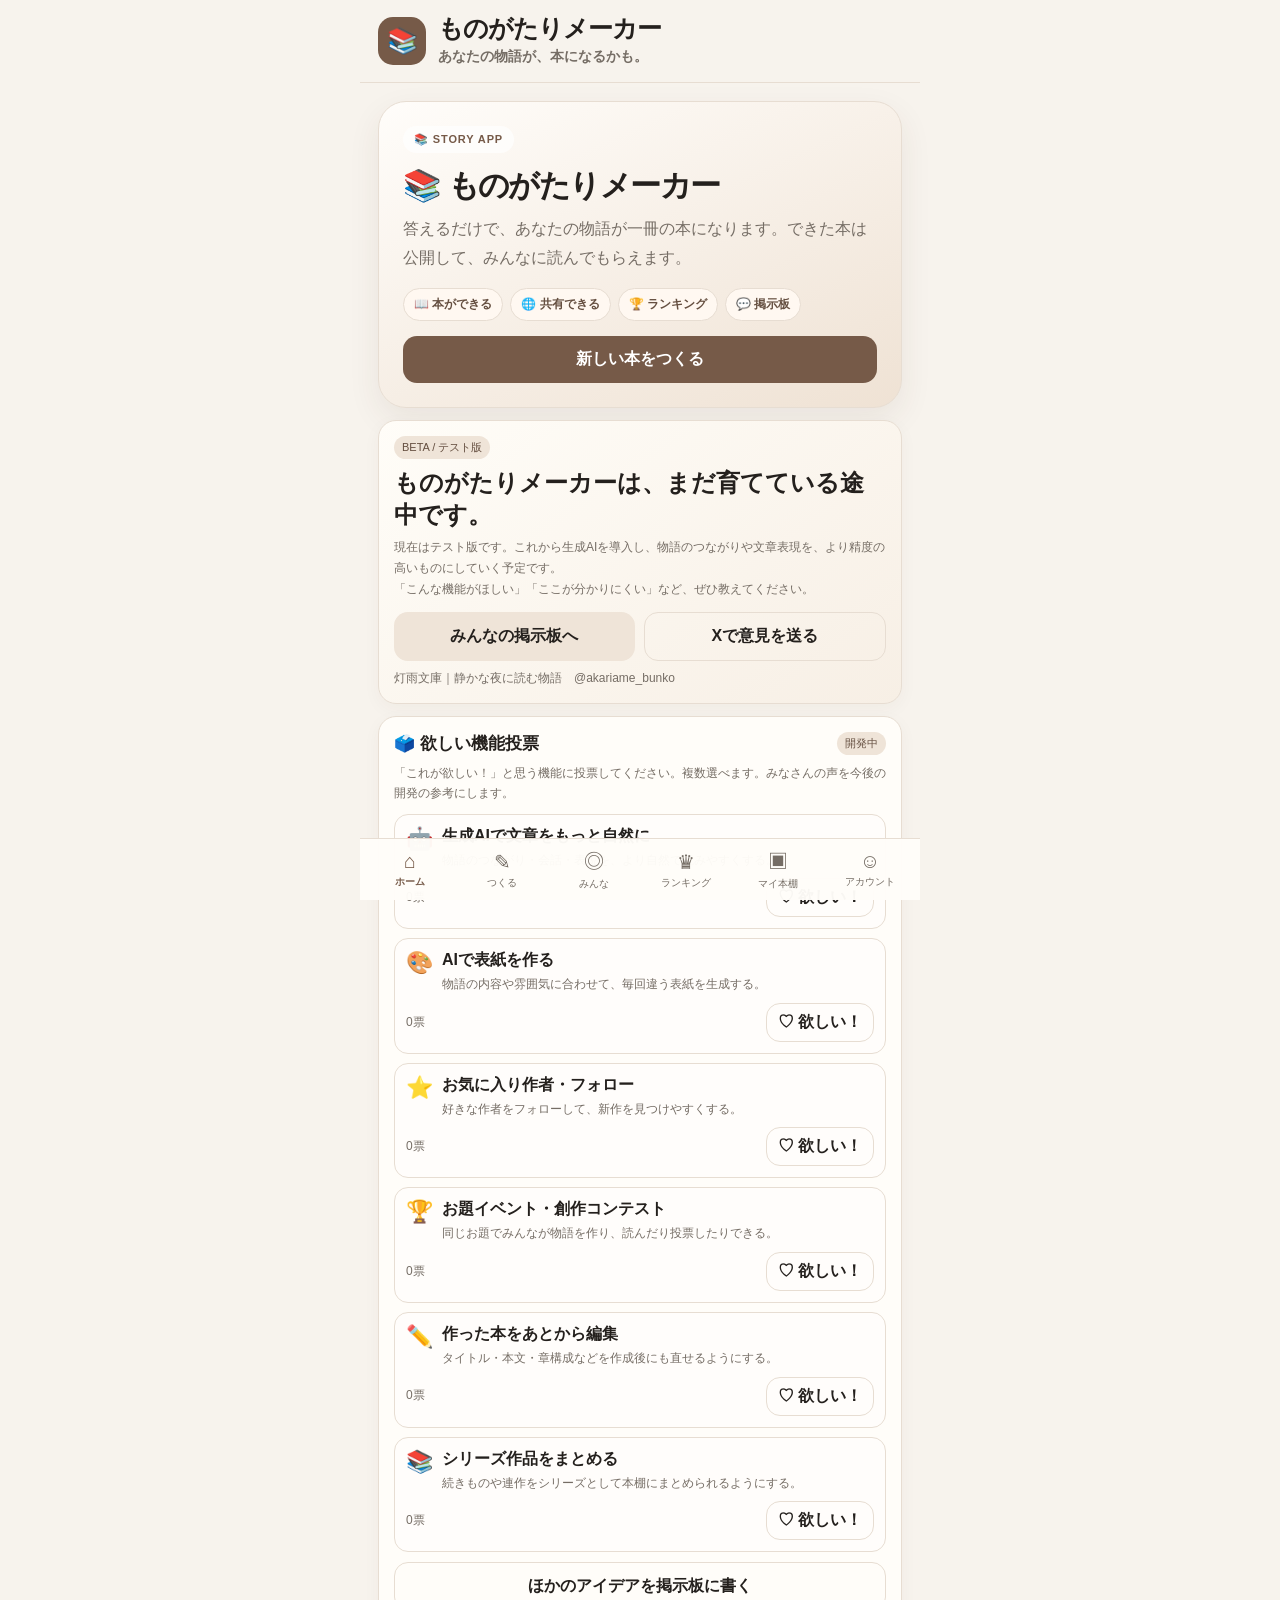
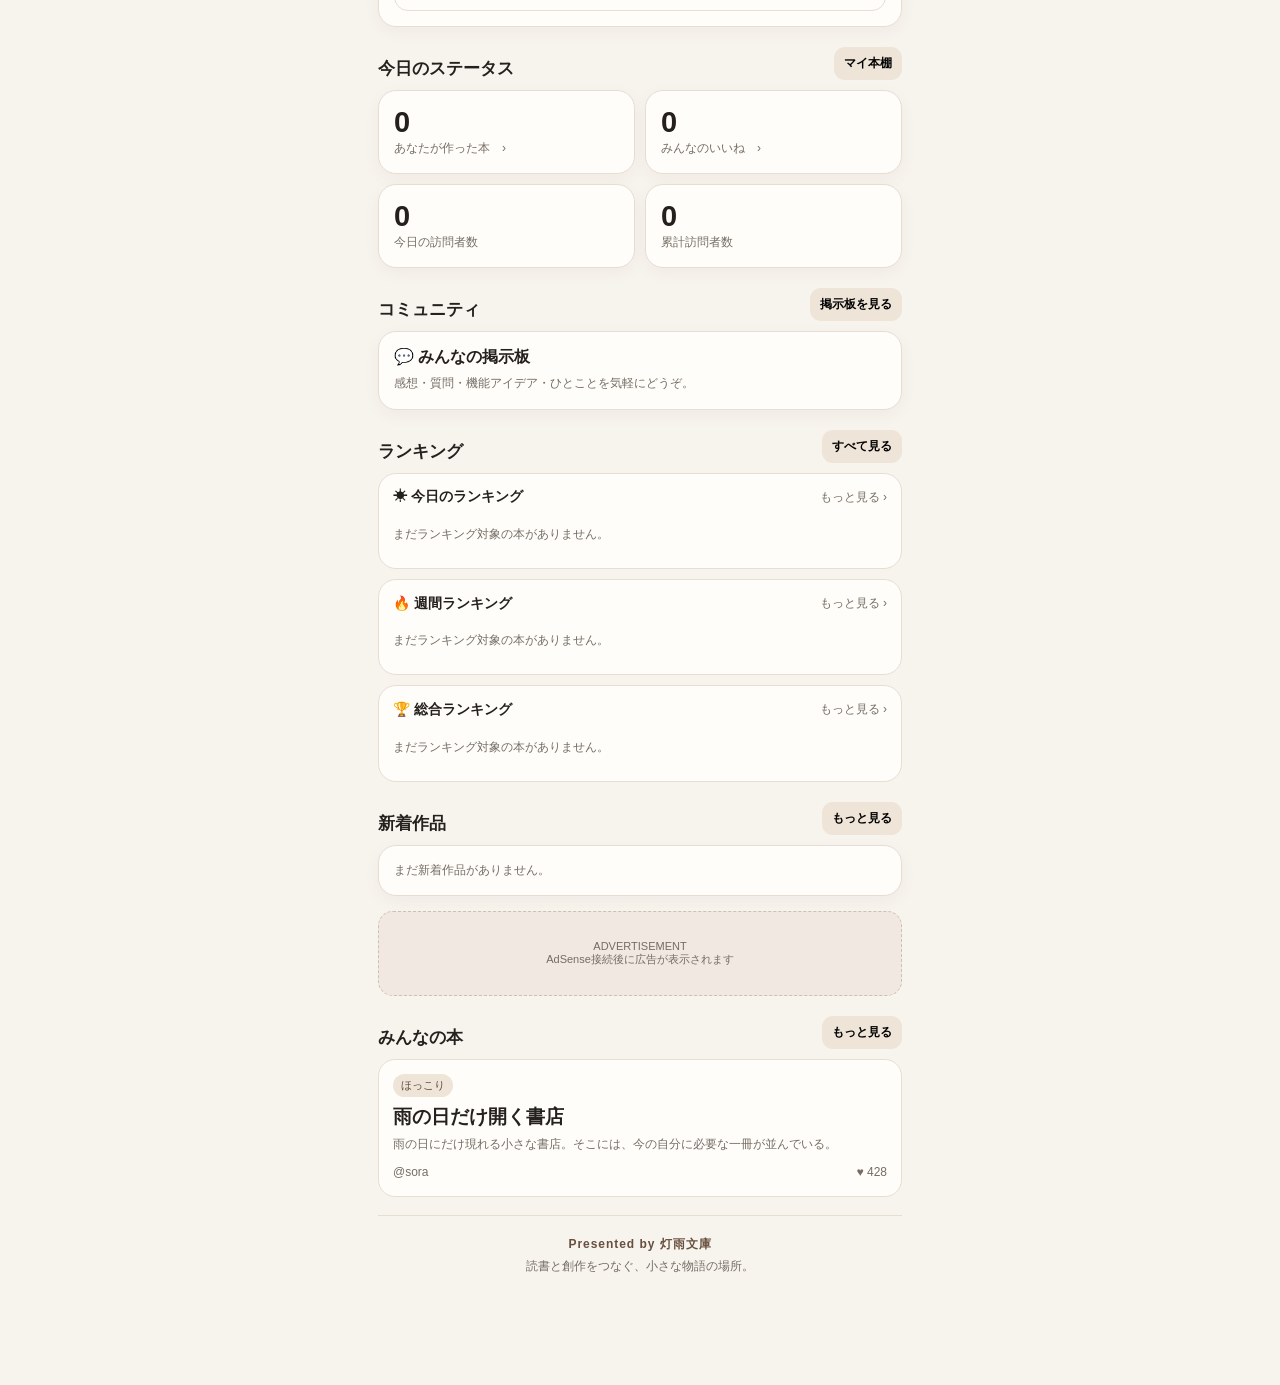
==== index.html @ 1ceadc9e "Load four-question simplified story flow" ====
<!doctype html>
<html lang="ja">
<head>
<meta charset="utf-8">
<meta name="viewport" content="width=device-width,initial-scale=1,viewport-fit=cover">
<meta name="theme-color" content="#765a48">
<meta http-equiv="Cache-Control" content="no-cache, no-store, must-revalidate">
<meta http-equiv="Pragma" content="no-cache">
<meta http-equiv="Expires" content="0">
<title>ものがたりメーカー</title>
<link rel="stylesheet" href="style.css?v=20260823u">
<style>
.homehero h1{font-size:clamp(23px,7vw,31px)!important;white-space:nowrap!important;word-break:keep-all!important;overflow-wrap:normal!important;letter-spacing:-.05em!important}
</style>
</head>
<body>
<div class="app">
<header class="top"><div class="brand"><div class="logo">📚</div><div><div class="brandtitle">ものがたりメーカー</div><div class="small">あなたの物語が、本になるかも。</div></div></div></header>
<main id="main"></main>
</div>
<nav class="nav">
<button data-page="home" class="active"><span>⌂</span>ホーム</button>
<button data-page="create"><span>✎</span>つくる</button>
<button data-page="community"><span>◎</span>みんな</button>
<button data-page="ranking"><span>♛</span>ランキング</button>
<button data-page="mine"><span>▣</span>マイ本棚</button>
<button data-page="account"><span>☺</span>アカウント</button>
</nav>
<div id="toast" class="toast"></div>
<script src="app-1.js?v=20260823u"></script>
<script src="app-2.js?v=20260823u"></script>
<script src="app-3.js?v=20260823u"></script>
<script src="app-4.js?v=20260823u"></script>
<script src="ui-patch-v5.js?v=20260823u"></script>
<script src="ui-patch-v6.js?v=20260823u"></script>
<script src="ui-patch-v7.js?v=20260823u"></script>
<script src="ui-patch-v8.js?v=20260823u"></script>
<script src="ui-patch-v9.js?v=20260823u"></script>
<script src="ui-patch-v10.js?v=20260823u"></script>
<script src="ui-patch-v11.js?v=20260823u"></script>
<script src="story-engine-v12.js?v=20260823u"></script>
<script src="story-engine-v10-sf.js?v=20260823u"></script>
<script src="story-engine-v11-youth.js?v=20260823u"></script>
<script src="story-engine-v13-prose.js?v=20260823u"></script>
<script src="story-compat-v13.js?v=20260823u"></script>
<script src="story-simplify-v14.js?v=20260823u"></script>
<script src="build-guard.js?v=20260823u"></script>
</body>
</html>
---- style.css ----
:root{--bg:#f7f3ed;--card:#fffdf9;--ink:#24201d;--muted:#756d65;--line:#e7ddd2;--accent:#765a48;--soft:#efe4d8;--shadow:0 12px 32px rgba(72,52,38,.08)}
*{box-sizing:border-box}body{margin:0;background:var(--bg);color:var(--ink);font-family:-apple-system,BlinkMacSystemFont,"Hiragino Sans","Yu Gothic",sans-serif}
button,input,textarea{font:inherit}button{cursor:pointer}.app{max-width:560px;margin:auto;min-height:100vh;padding-bottom:84px}
.top{position:sticky;top:0;z-index:20;background:rgba(247,243,237,.96);backdrop-filter:blur(12px);border-bottom:1px solid var(--line);padding:15px 18px}
.brand{display:flex;align-items:center;gap:12px}.logo{width:48px;height:48px;border-radius:15px;background:var(--accent);display:grid;place-items:center;font-size:25px}
.brandtitle{font-size:25px;font-weight:900;letter-spacing:-.04em;line-height:1.05;white-space:nowrap;word-break:keep-all;overflow-wrap:normal}.small{font-size:12px;color:var(--muted);margin-top:4px}main{padding:18px}
.homehero{background:linear-gradient(155deg,#fffdfa,#efe2d4);border:1px solid var(--line);border-radius:28px;padding:24px;box-shadow:var(--shadow)}
.eyebrow{display:inline-flex;background:rgba(255,255,255,.7);padding:7px 11px;border-radius:999px;font-size:11px;font-weight:900;color:var(--accent);letter-spacing:.08em}
.homehero h1{font-size:31px;line-height:1.24;margin:14px 0 10px;letter-spacing:-.03em}.homehero p{color:var(--muted);line-height:1.8;margin:0}
.chips{display:flex;gap:7px;flex-wrap:wrap;margin:15px 0}.chip{background:#fff8f1;border:1px solid var(--line);padding:7px 10px;border-radius:999px;font-size:12px;font-weight:700;color:#654f40}
.primary,.secondary,.ghost{border:0;border-radius:14px;padding:13px 15px;font-weight:800}.primary{background:var(--accent);color:#fff}.secondary{background:var(--soft);color:var(--ink)}.ghost{background:transparent;border:1px solid var(--line);color:var(--ink)}.wide{width:100%}
.actions{display:flex;gap:9px;margin-top:14px}.actions>*{flex:1}.steps{display:grid;gap:9px;margin-top:14px}.step{background:rgba(255,255,255,.72);border:1px solid rgba(118,90,72,.13);padding:13px;border-radius:17px}.step b{font-size:14px}.step div{font-size:12px;color:var(--muted);margin-top:3px}
.sectionline{display:flex;align-items:end;justify-content:space-between;margin:20px 0 10px}.sectionline h2{font-size:17px;margin:0}.mini{border:0;background:var(--soft);border-radius:11px;padding:8px 10px;font-size:12px;font-weight:800}
.grid2{display:grid;grid-template-columns:1fr 1fr;gap:10px}.card{background:var(--card);border:1px solid var(--line);border-radius:18px;padding:15px;box-shadow:0 5px 18px rgba(72,52,38,.04)}.num{font-size:29px;font-weight:900}.meta{font-size:12px;color:var(--muted);line-height:1.6}
.credit{display:flex;justify-content:space-between;align-items:center;background:var(--card);border:1px solid var(--line);border-radius:15px;padding:10px 12px;margin-bottom:12px}.pill{background:var(--soft);padding:7px 10px;border-radius:999px;font-size:12px;font-weight:800;color:#654f40}
.question{background:var(--card);border:1px solid var(--line);border-radius:22px;padding:18px;box-shadow:var(--shadow)}.progress{height:8px;background:#ece3d9;border-radius:999px;overflow:hidden}.progress div{height:100%;background:var(--accent)}
.qnum{font-size:11px;color:var(--muted);margin-top:14px}.question h2{font-size:21px;line-height:1.45}.options{display:grid;gap:9px}.option{border:1px solid var(--line);background:#fff;border-radius:14px;padding:14px;text-align:left}.option.active{outline:2px solid var(--accent);background:#f4ebe2}
.helper{display:flex;gap:7px;flex-wrap:wrap;margin:10px 0}.helper span{font-size:11px;background:#fff8f1;border:1px solid var(--line);padding:6px 9px;border-radius:999px}.reward{background:var(--card);border:1px solid var(--line);border-radius:22px;padding:22px;text-align:center}.timer{font-size:45px;font-weight:900;margin:14px}
.input{width:100%;border:1px solid var(--line);background:#fff;border-radius:14px;padding:13px}.reader{background:var(--card);border:1px solid var(--line);border-radius:20px;padding:22px}.reader h1{font-family:"Yu Mincho","Hiragino Mincho ProN",serif;font-size:27px;line-height:1.45}.reader h2{font-size:18px;margin-top:28px}.reader p{font-family:"Yu Mincho","Hiragino Mincho ProN",serif;line-height:2;margin:0 0 1em}
.coverbox{background:var(--card);border:1px solid var(--line);border-radius:20px;padding:15px;margin-top:13px}.coverbox canvas{width:100%;display:block;border-radius:13px;box-shadow:var(--shadow)}.bookgrid{display:grid;grid-template-columns:1fr 1fr;gap:13px}.booktile{cursor:pointer}.bookcover{aspect-ratio:1/1.42;border-radius:13px;background:linear-gradient(160deg,#705044,#b68b78);color:white;padding:14px;display:flex;flex-direction:column;justify-content:space-between}.bookcover b{font-family:"Yu Mincho",serif;font-size:18px;line-height:1.5}.booktile .meta{margin-top:7px}
.item{background:var(--card);border:1px solid var(--line);border-radius:17px;padding:14px;margin-bottom:10px}.row{display:flex;justify-content:space-between;align-items:center;gap:10px}.badge{display:inline-block;background:var(--soft);color:#654f40;border-radius:999px;padding:4px 8px;font-size:11px}.item h3{margin:7px 0 5px}
.comments{background:var(--card);border:1px solid var(--line);border-radius:20px;padding:15px;margin-top:13px}.ad{border:1px dashed #cdbfb1;background:#f1e9e1;border-radius:15px;min-height:85px;display:grid;place-items:center;text-align:center;color:var(--muted);font-size:11px;margin:15px 0;padding:12px}
.creditfoot{text-align:center;color:var(--muted);font-size:12px;line-height:1.8;padding:18px 0 5px;border-top:1px solid var(--line);margin-top:18px}.creditfoot b{display:block;color:#684f3f;letter-spacing:.08em}
.nav{position:fixed;bottom:0;left:50%;transform:translateX(-50%);width:min(560px,100%);display:grid;grid-template-columns:repeat(6,1fr);background:rgba(255,253,249,.97);border-top:1px solid var(--line);padding:8px 4px calc(8px + env(safe-area-inset-bottom));z-index:30}.nav button{border:0;background:none;color:var(--muted);font-size:10px}.nav span{display:block;font-size:20px;margin-bottom:2px}.nav .active{color:var(--accent);font-weight:900}
.toast{position:fixed;left:50%;bottom:91px;transform:translateX(-50%);background:#292522;color:#fff;padding:10px 14px;border-radius:12px;font-size:12px;opacity:0;pointer-events:none;transition:.2s;z-index:50}.toast.show{opacity:1}
@media(max-width:380px){.homehero h1{font-size:27px}.grid2{grid-template-columns:1fr}.bookgrid{grid-template-columns:1fr 1fr}}
.titleflow{display:grid;gap:10px;margin:14px 0}.titleflow .flow{background:#fff8f1;border:1px solid var(--line);border-radius:15px;padding:12px}.titleflow .flow b{display:block;font-size:13px;margin-bottom:3px}.titlechoices{display:grid;gap:8px;margin:12px 0}.titlechoice{border:1px solid var(--line);background:#fff;border-radius:14px;padding:13px;text-align:left;font-weight:800}.titlechoice.active{outline:2px solid var(--accent);background:#f4ebe2}.titleedit{margin-top:14px}
.likebtn{border:1px solid var(--line);background:#fff;border-radius:999px;padding:9px 12px;font-weight:800}.likebtn.liked{background:#f5e8ea;border-color:#d9b7bd}.ranktabs{display:grid;grid-template-columns:repeat(3,1fr);gap:8px;margin:12px 0}.ranktab{border:1px solid var(--line);background:#fff;border-radius:12px;padding:10px;font-size:12px;font-weight:800}.ranktab.active{background:var(--accent);color:#fff}.rankitem{display:grid;grid-template-columns:42px 1fr auto;gap:10px;align-items:center;background:var(--card);border:1px solid var(--line);border-radius:16px;padding:13px;margin-bottom:9px}.rankno{font-size:20px;font-weight:900}
.clickcard{cursor:pointer;transition:transform .15s,box-shadow .15s}.clickcard:active{transform:scale(.985)}.homeranks{display:grid;gap:10px;margin-top:10px}.homerank{background:var(--card);border:1px solid var(--line);border-radius:18px;padding:14px}.homerankhead{display:flex;align-items:center;justify-content:space-between;gap:10px;cursor:pointer;margin-bottom:8px}.homerankhead b{font-size:14px}.homerankrow{display:grid;grid-template-columns:28px 1fr auto;gap:8px;align-items:center;padding:9px 0;border-top:1px solid var(--line);cursor:pointer}.homerankrow:first-of-type{border-top:0}.homerankno{font-weight:900;color:var(--accent)}.publishbtn{min-height:48px}.publishstatus{text-align:center;margin-top:8px;font-size:12px;color:var(--muted)}
.sharebox{background:var(--card);border:1px solid var(--line);border-radius:20px;padding:15px;margin-top:13px}.sharepreview{white-space:pre-wrap;font-size:13px;line-height:1.8;background:#fffaf5;border:1px solid var(--line);border-radius:14px;padding:12px;max-height:220px;overflow:auto}.covernote{font-size:12px;color:var(--muted);margin-top:8px}.titlefit{letter-spacing:-.03em}
.coveractions{display:flex;gap:9px;margin-top:10px}.coveractions>*{flex:1}.coverbtn{border:0;border-radius:12px;padding:12px 14px;font-weight:800;background:var(--soft);color:var(--ink)}
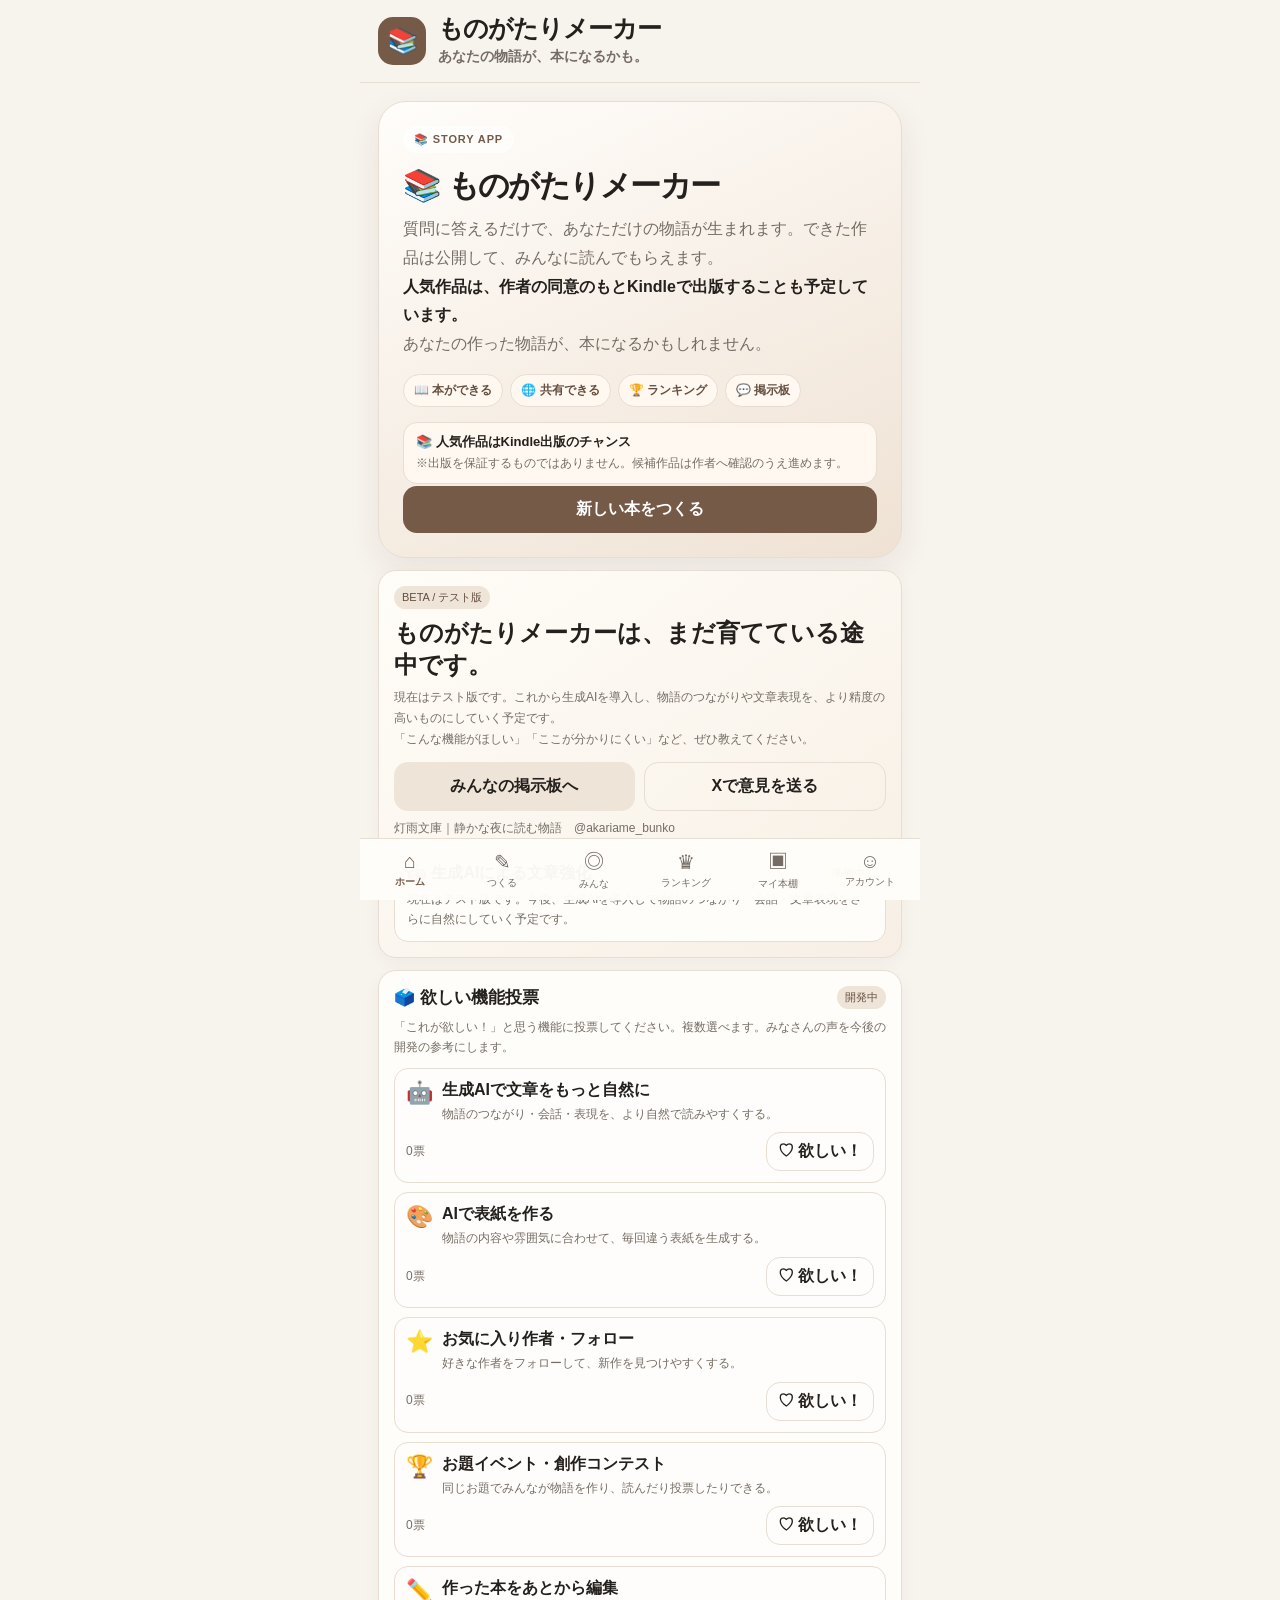
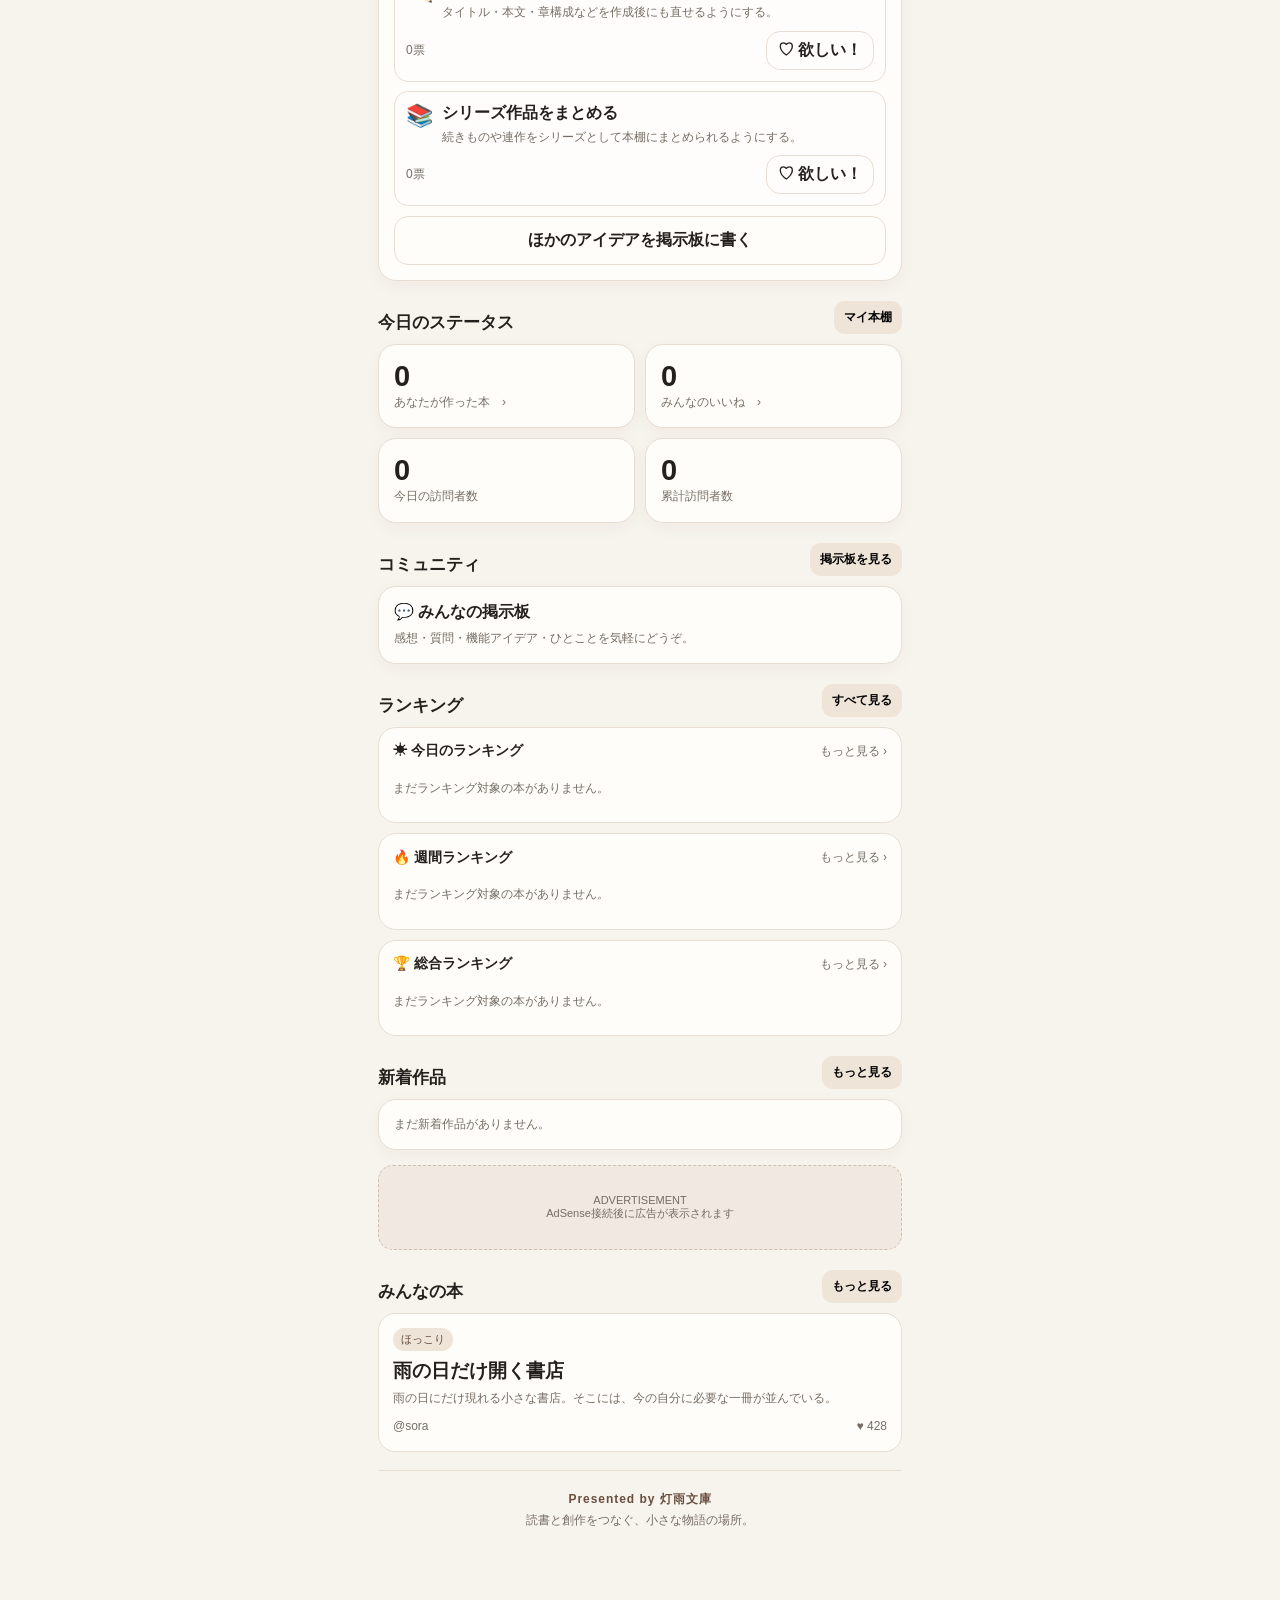
==== commit 0d25cc23: "Load repeat access counter" ====
--- a/index.html
+++ b/index.html
@@ -8,7 +8,7 @@
 <meta http-equiv="Pragma" content="no-cache">
 <meta http-equiv="Expires" content="0">
 <title>ものがたりメーカー</title>
-<link rel="stylesheet" href="style.css?v=20260823u">
+<link rel="stylesheet" href="style.css?v=20260823x">
 <style>
 .homehero h1{font-size:clamp(23px,7vw,31px)!important;white-space:nowrap!important;word-break:keep-all!important;overflow-wrap:normal!important;letter-spacing:-.05em!important}
 </style>
@@ -27,23 +27,19 @@
 <button data-page="account"><span>☺</span>アカウント</button>
 </nav>
 <div id="toast" class="toast"></div>
-<script src="app-1.js?v=20260823u"></script>
-<script src="app-2.js?v=20260823u"></script>
-<script src="app-3.js?v=20260823u"></script>
-<script src="app-4.js?v=20260823u"></script>
-<script src="ui-patch-v5.js?v=20260823u"></script>
-<script src="ui-patch-v6.js?v=20260823u"></script>
-<script src="ui-patch-v7.js?v=20260823u"></script>
-<script src="ui-patch-v8.js?v=20260823u"></script>
-<script src="ui-patch-v9.js?v=20260823u"></script>
-<script src="ui-patch-v10.js?v=20260823u"></script>
-<script src="ui-patch-v11.js?v=20260823u"></script>
-<script src="story-engine-v12.js?v=20260823u"></script>
-<script src="story-engine-v10-sf.js?v=20260823u"></script>
-<script src="story-engine-v11-youth.js?v=20260823u"></script>
-<script src="story-engine-v13-prose.js?v=20260823u"></script>
-<script src="story-compat-v13.js?v=20260823u"></script>
-<script src="story-simplify-v14.js?v=20260823u"></script>
-<script src="build-guard.js?v=20260823u"></script>
+<script src="app-1.js?v=20260823x"></script>
+<script src="app-2.js?v=20260823x"></script>
+<script src="app-3.js?v=20260823x"></script>
+<script src="app-4.js?v=20260823x"></script>
+<script src="ui-patch-v5.js?v=20260823x"></script>
+<script src="ui-patch-v6.js?v=20260823x"></script>
+<script src="ui-patch-v7.js?v=20260823x"></script>
+<script src="ui-patch-v8.js?v=20260823x"></script>
+<script src="ui-patch-v9.js?v=20260823x"></script>
+<script src="ui-patch-v10.js?v=20260823x"></script>
+<script src="ui-patch-v11.js?v=20260823x"></script>
+<script src="story-engine-v16-balanced.js?v=20260823x"></script>
+<script src="visitor-access-v17.js?v=20260823x"></script>
+<script src="build-guard.js?v=20260823x"></script>
 </body>
 </html>
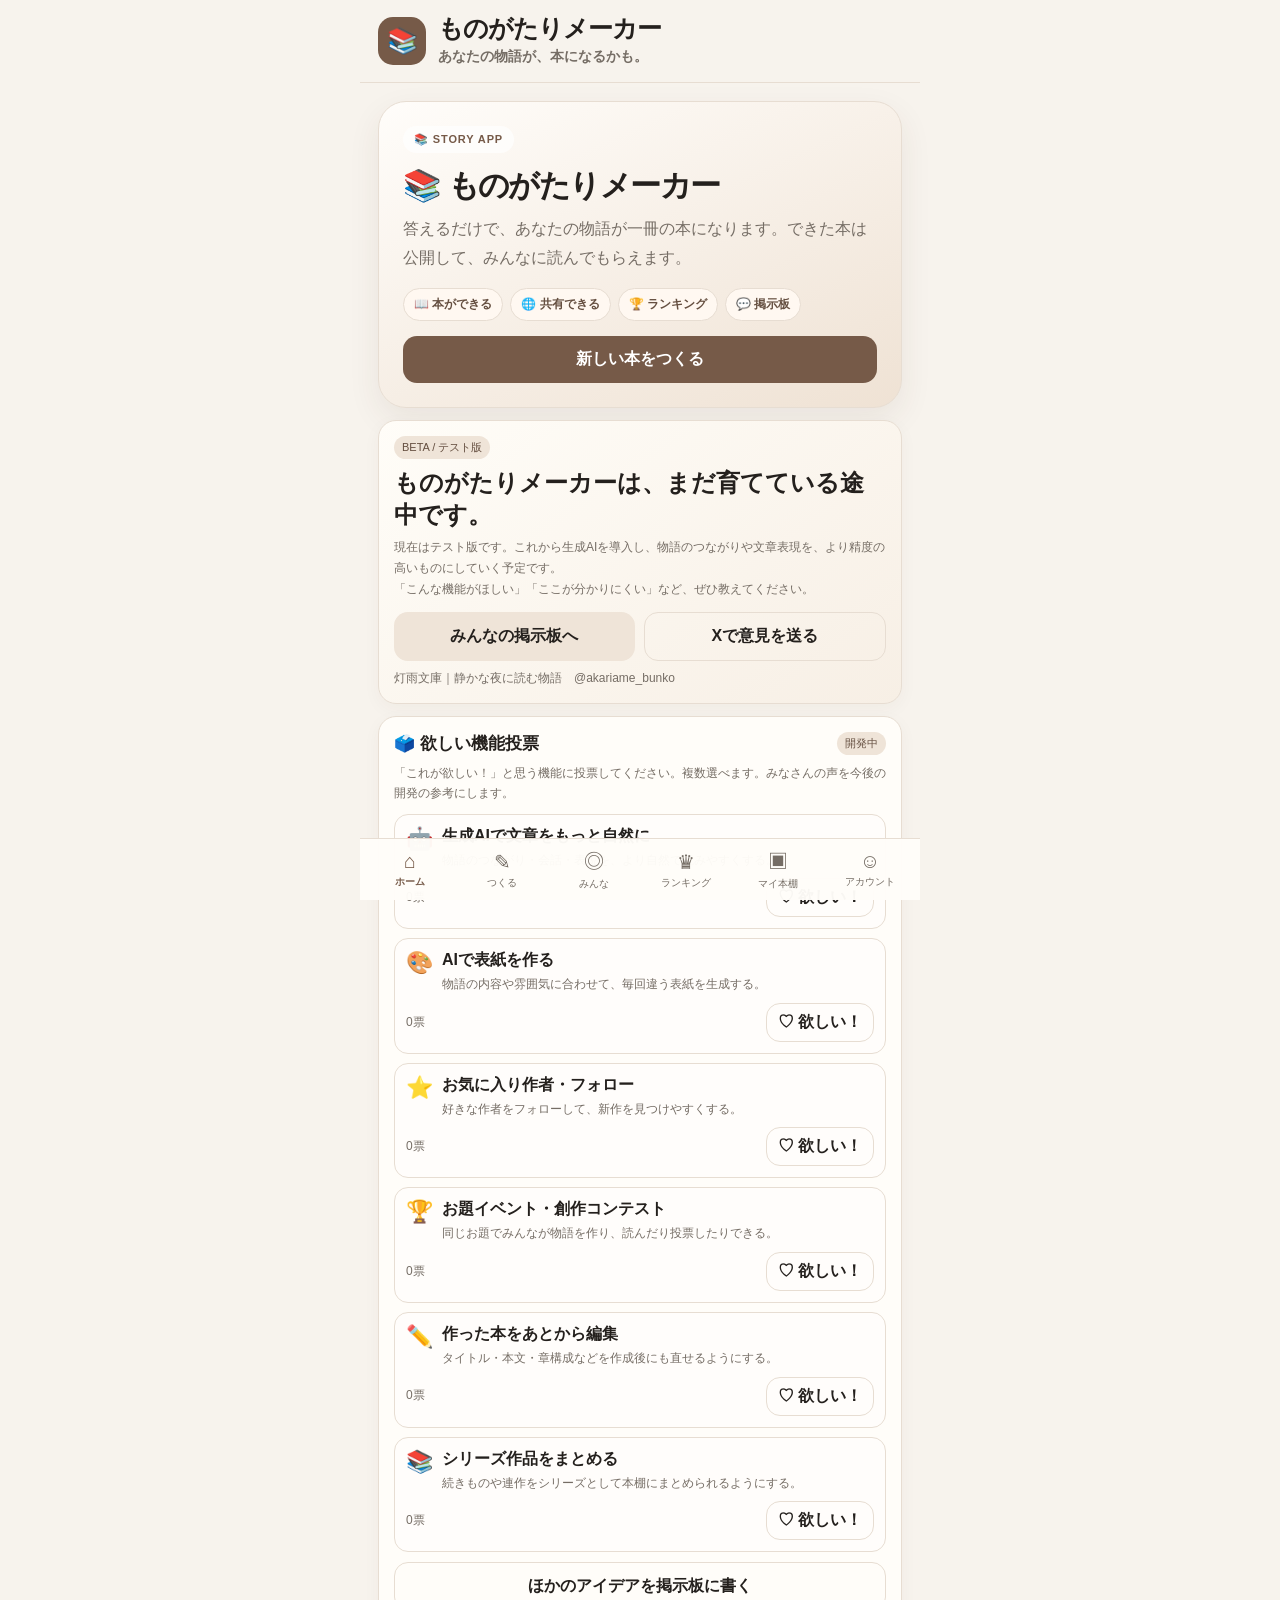
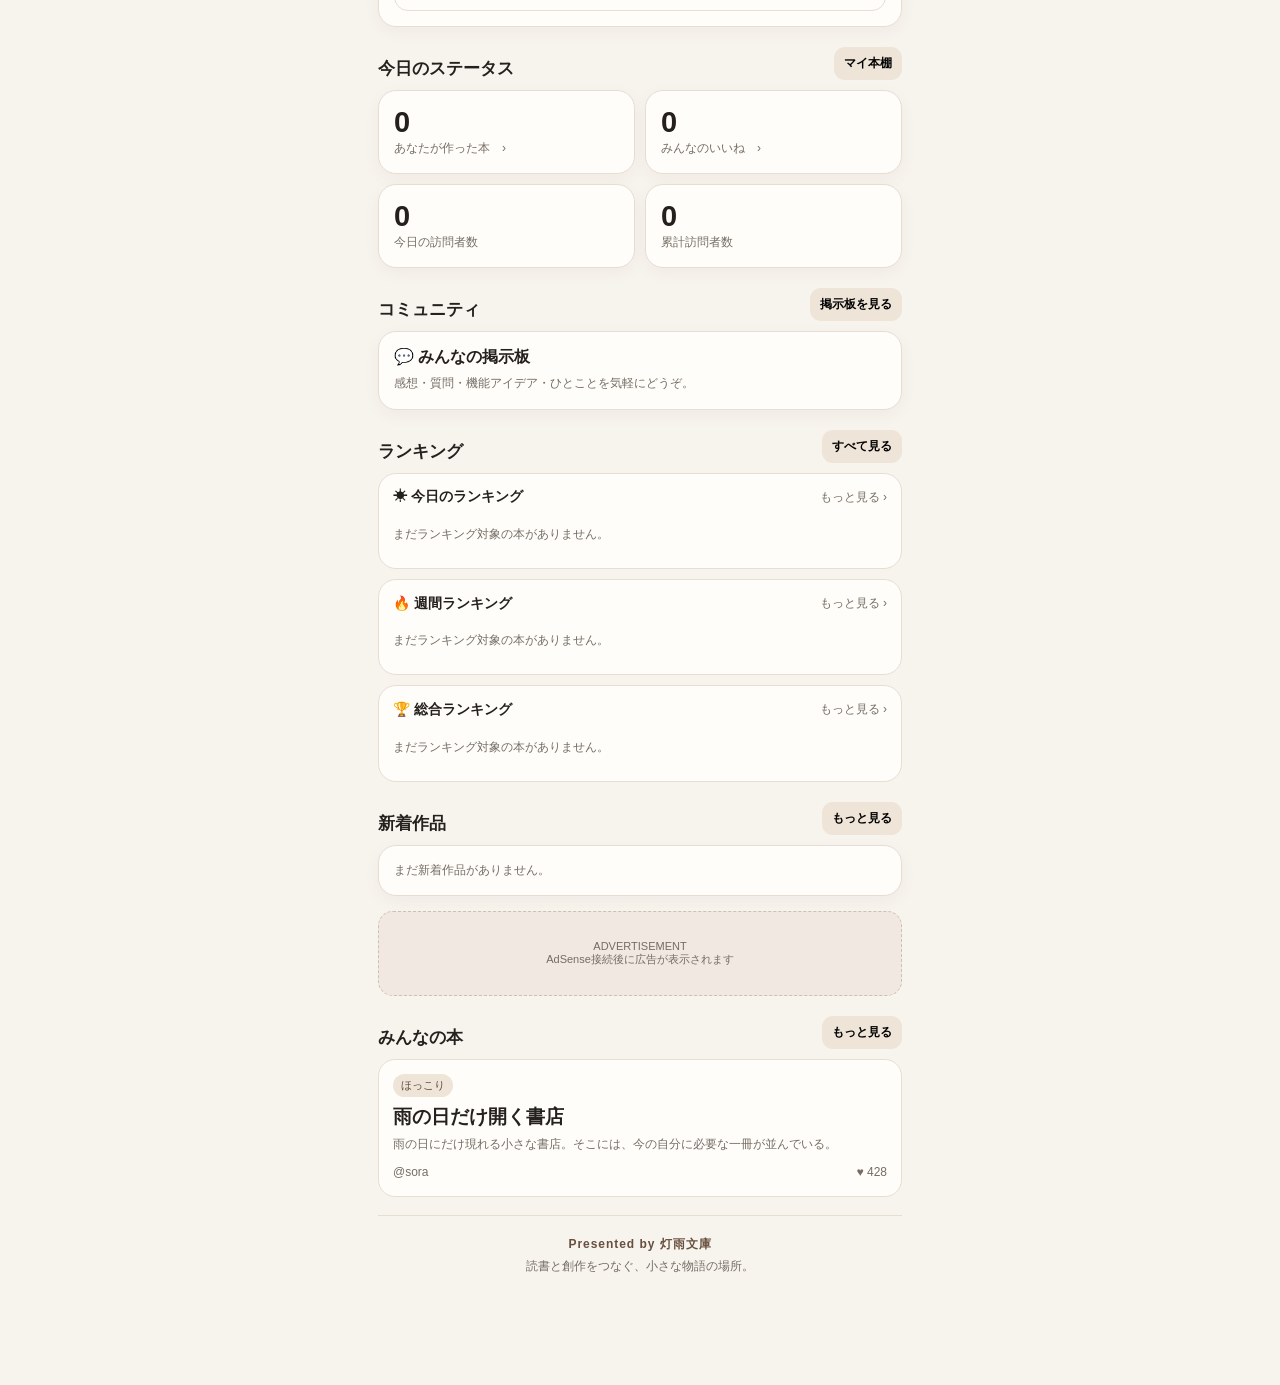
==== commit 9d50189f: "Load security and moderation layer" ====
--- a/index.html
+++ b/index.html
@@ -8,7 +8,7 @@
 <meta http-equiv="Pragma" content="no-cache">
 <meta http-equiv="Expires" content="0">
 <title>ものがたりメーカー</title>
-<link rel="stylesheet" href="style.css?v=20260823x">
+<link rel="stylesheet" href="style.css?v=20260823y">
 <style>
 .homehero h1{font-size:clamp(23px,7vw,31px)!important;white-space:nowrap!important;word-break:keep-all!important;overflow-wrap:normal!important;letter-spacing:-.05em!important}
 </style>
@@ -27,19 +27,20 @@
 <button data-page="account"><span>☺</span>アカウント</button>
 </nav>
 <div id="toast" class="toast"></div>
-<script src="app-1.js?v=20260823x"></script>
-<script src="app-2.js?v=20260823x"></script>
-<script src="app-3.js?v=20260823x"></script>
-<script src="app-4.js?v=20260823x"></script>
-<script src="ui-patch-v5.js?v=20260823x"></script>
-<script src="ui-patch-v6.js?v=20260823x"></script>
-<script src="ui-patch-v7.js?v=20260823x"></script>
-<script src="ui-patch-v8.js?v=20260823x"></script>
-<script src="ui-patch-v9.js?v=20260823x"></script>
-<script src="ui-patch-v10.js?v=20260823x"></script>
-<script src="ui-patch-v11.js?v=20260823x"></script>
-<script src="story-engine-v16-balanced.js?v=20260823x"></script>
-<script src="visitor-access-v17.js?v=20260823x"></script>
-<script src="build-guard.js?v=20260823x"></script>
+<script src="app-1.js?v=20260823y"></script>
+<script src="app-2.js?v=20260823y"></script>
+<script src="app-3.js?v=20260823y"></script>
+<script src="app-4.js?v=20260823y"></script>
+<script src="ui-patch-v5.js?v=20260823y"></script>
+<script src="ui-patch-v6.js?v=20260823y"></script>
+<script src="ui-patch-v7.js?v=20260823y"></script>
+<script src="ui-patch-v8.js?v=20260823y"></script>
+<script src="ui-patch-v9.js?v=20260823y"></script>
+<script src="ui-patch-v10.js?v=20260823y"></script>
+<script src="ui-patch-v11.js?v=20260823y"></script>
+<script src="story-engine-v16-balanced.js?v=20260823y"></script>
+<script src="visitor-access-v17.js?v=20260823y"></script>
+<script src="security-moderation-v18.js?v=20260823y"></script>
+<script src="build-guard.js?v=20260823y"></script>
 </body>
 </html>
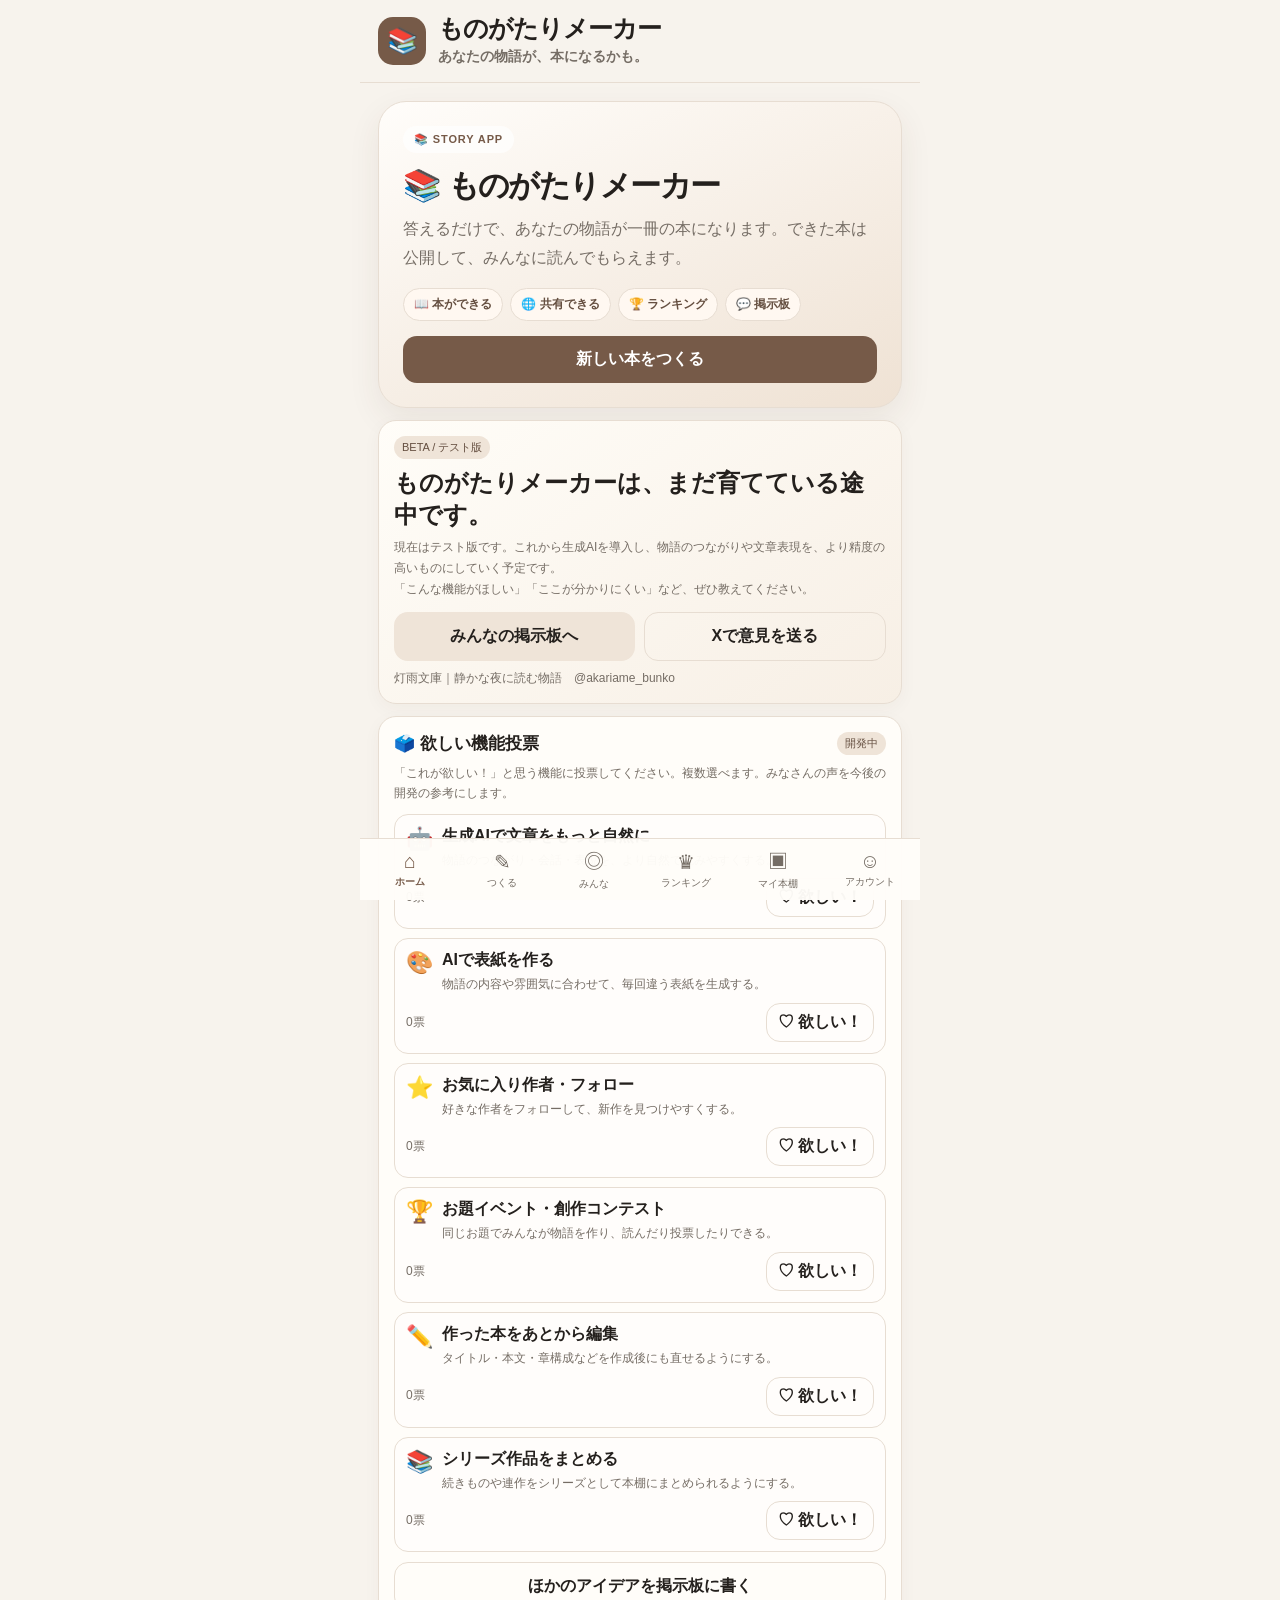
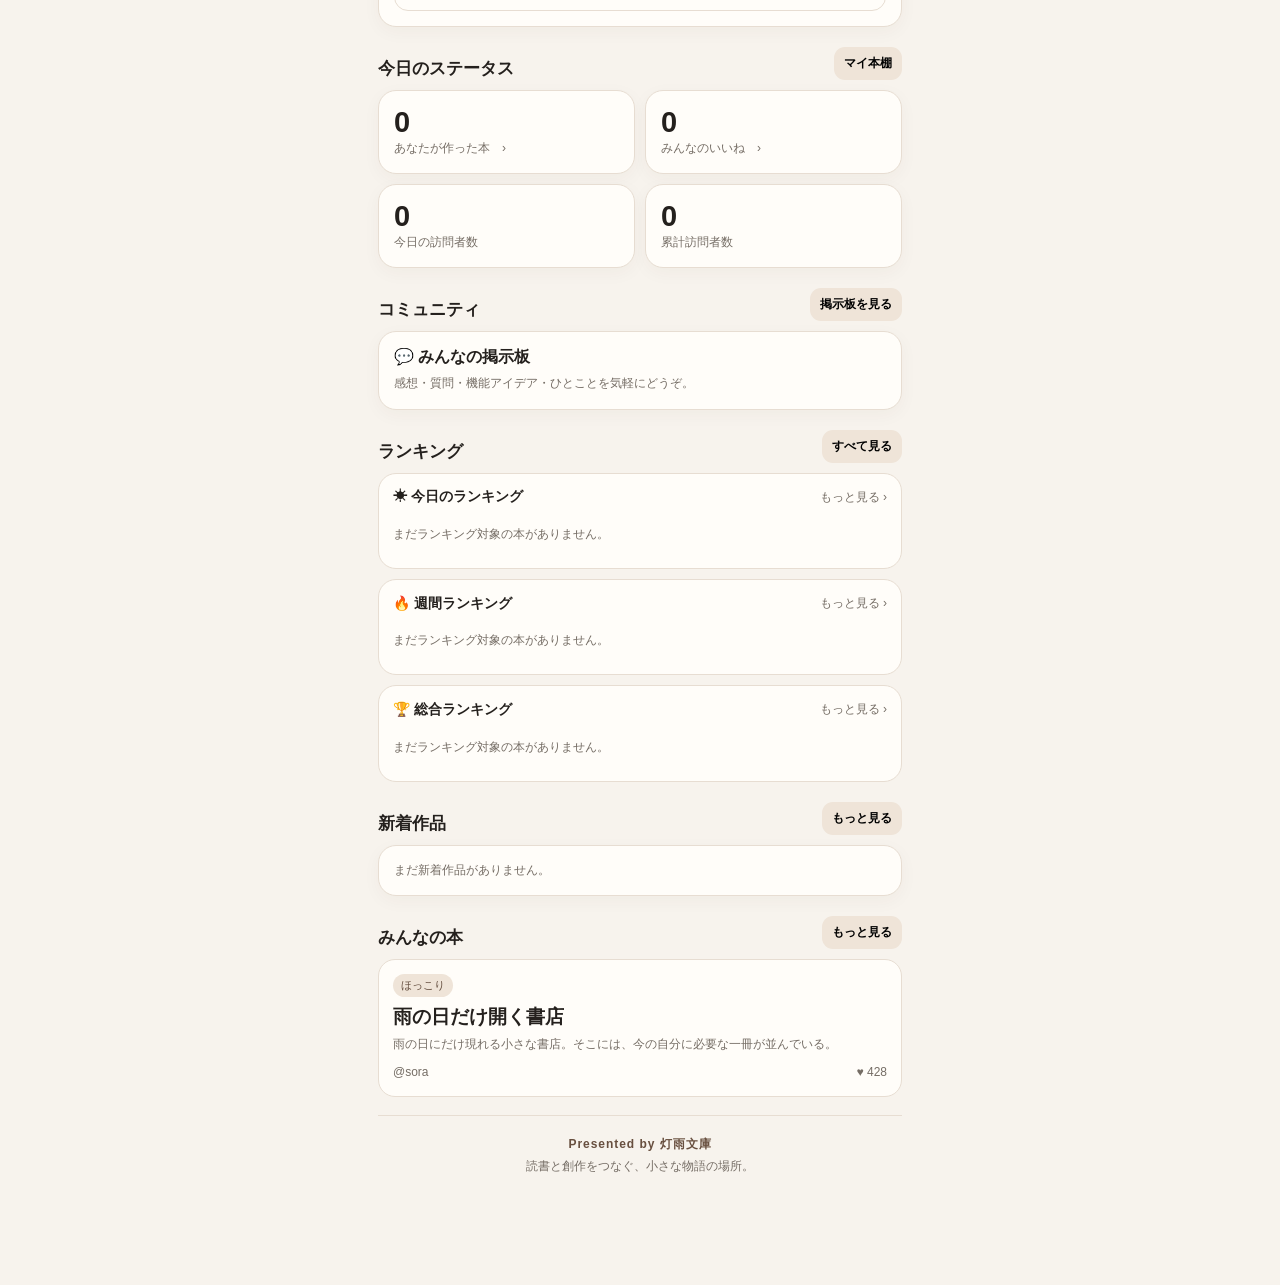
==== commit 166bedee: "Load AdSense-ready ad placements" ====
--- a/index.html
+++ b/index.html
@@ -8,7 +8,7 @@
 <meta http-equiv="Pragma" content="no-cache">
 <meta http-equiv="Expires" content="0">
 <title>ものがたりメーカー</title>
-<link rel="stylesheet" href="style.css?v=20260823y">
+<link rel="stylesheet" href="style.css?v=20260823z">
 <style>
 .homehero h1{font-size:clamp(23px,7vw,31px)!important;white-space:nowrap!important;word-break:keep-all!important;overflow-wrap:normal!important;letter-spacing:-.05em!important}
 </style>
@@ -27,20 +27,22 @@
 <button data-page="account"><span>☺</span>アカウント</button>
 </nav>
 <div id="toast" class="toast"></div>
-<script src="app-1.js?v=20260823y"></script>
-<script src="app-2.js?v=20260823y"></script>
-<script src="app-3.js?v=20260823y"></script>
-<script src="app-4.js?v=20260823y"></script>
-<script src="ui-patch-v5.js?v=20260823y"></script>
-<script src="ui-patch-v6.js?v=20260823y"></script>
-<script src="ui-patch-v7.js?v=20260823y"></script>
-<script src="ui-patch-v8.js?v=20260823y"></script>
-<script src="ui-patch-v9.js?v=20260823y"></script>
-<script src="ui-patch-v10.js?v=20260823y"></script>
-<script src="ui-patch-v11.js?v=20260823y"></script>
-<script src="story-engine-v16-balanced.js?v=20260823y"></script>
-<script src="visitor-access-v17.js?v=20260823y"></script>
-<script src="security-moderation-v18.js?v=20260823y"></script>
-<script src="build-guard.js?v=20260823y"></script>
+<script src="app-1.js?v=20260823z"></script>
+<script src="app-2.js?v=20260823z"></script>
+<script src="app-3.js?v=20260823z"></script>
+<script src="app-4.js?v=20260823z"></script>
+<script src="ui-patch-v5.js?v=20260823z"></script>
+<script src="ui-patch-v6.js?v=20260823z"></script>
+<script src="ui-patch-v7.js?v=20260823z"></script>
+<script src="ui-patch-v8.js?v=20260823z"></script>
+<script src="ui-patch-v9.js?v=20260823z"></script>
+<script src="ui-patch-v10.js?v=20260823z"></script>
+<script src="ui-patch-v11.js?v=20260823z"></script>
+<script src="story-engine-v16-balanced.js?v=20260823z"></script>
+<script src="visitor-access-v17.js?v=20260823z"></script>
+<script src="security-moderation-v18.js?v=20260823z"></script>
+<script src="ads-config.js?v=20260823z"></script>
+<script src="ad-slots-v19.js?v=20260823z"></script>
+<script src="build-guard.js?v=20260823z"></script>
 </body>
 </html>
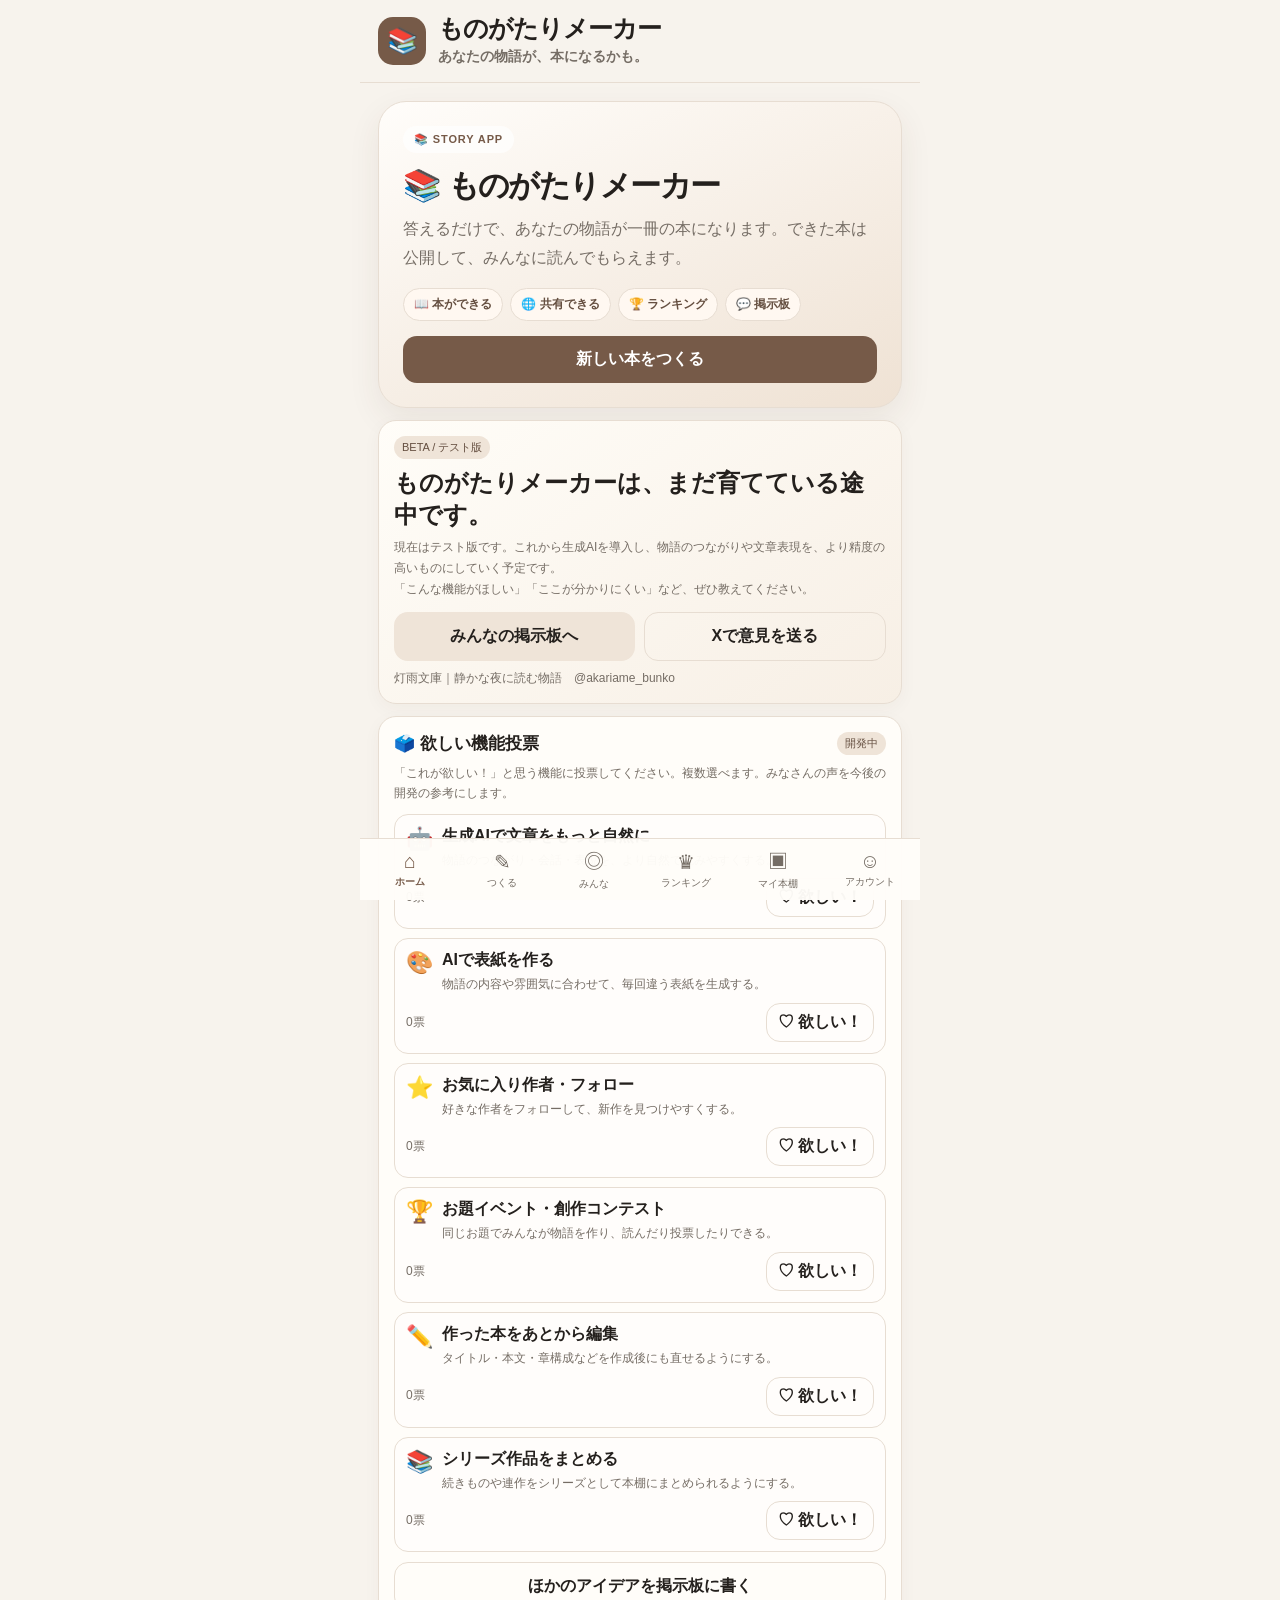
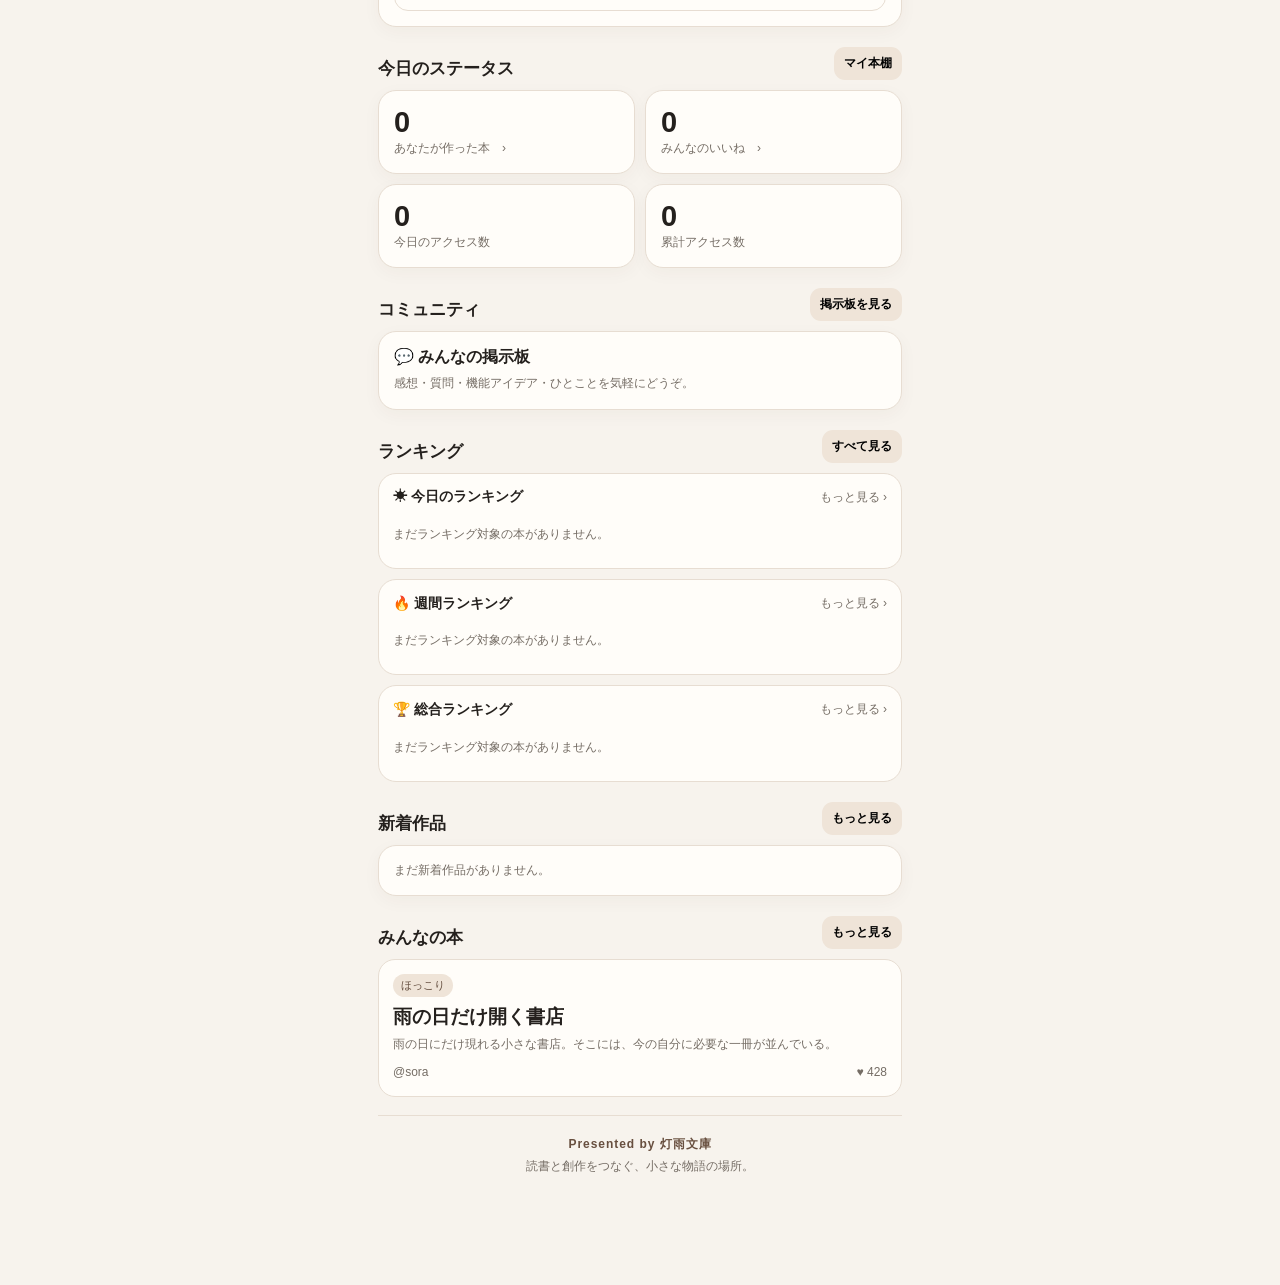
==== commit ee690fa9: "Add AdSense verification code and refresh build" ====
--- a/index.html
+++ b/index.html
@@ -8,7 +8,8 @@
 <meta http-equiv="Pragma" content="no-cache">
 <meta http-equiv="Expires" content="0">
 <title>ものがたりメーカー</title>
-<link rel="stylesheet" href="style.css?v=20260823z">
+<script async src="https://pagead2.googlesyndication.com/pagead/js/adsbygoogle.js?client=ca-pub-4589570890070256" crossorigin="anonymous"></script>
+<link rel="stylesheet" href="style.css?v=20260823aa">
 <style>
 .homehero h1{font-size:clamp(23px,7vw,31px)!important;white-space:nowrap!important;word-break:keep-all!important;overflow-wrap:normal!important;letter-spacing:-.05em!important}
 </style>
@@ -27,22 +28,22 @@
 <button data-page="account"><span>☺</span>アカウント</button>
 </nav>
 <div id="toast" class="toast"></div>
-<script src="app-1.js?v=20260823z"></script>
-<script src="app-2.js?v=20260823z"></script>
-<script src="app-3.js?v=20260823z"></script>
-<script src="app-4.js?v=20260823z"></script>
-<script src="ui-patch-v5.js?v=20260823z"></script>
-<script src="ui-patch-v6.js?v=20260823z"></script>
-<script src="ui-patch-v7.js?v=20260823z"></script>
-<script src="ui-patch-v8.js?v=20260823z"></script>
-<script src="ui-patch-v9.js?v=20260823z"></script>
-<script src="ui-patch-v10.js?v=20260823z"></script>
-<script src="ui-patch-v11.js?v=20260823z"></script>
-<script src="story-engine-v16-balanced.js?v=20260823z"></script>
-<script src="visitor-access-v17.js?v=20260823z"></script>
-<script src="security-moderation-v18.js?v=20260823z"></script>
-<script src="ads-config.js?v=20260823z"></script>
-<script src="ad-slots-v19.js?v=20260823z"></script>
-<script src="build-guard.js?v=20260823z"></script>
+<script src="app-1.js?v=20260823aa"></script>
+<script src="app-2.js?v=20260823aa"></script>
+<script src="app-3.js?v=20260823aa"></script>
+<script src="app-4.js?v=20260823aa"></script>
+<script src="ui-patch-v5.js?v=20260823aa"></script>
+<script src="ui-patch-v6.js?v=20260823aa"></script>
+<script src="ui-patch-v7.js?v=20260823aa"></script>
+<script src="ui-patch-v8.js?v=20260823aa"></script>
+<script src="ui-patch-v9.js?v=20260823aa"></script>
+<script src="ui-patch-v10.js?v=20260823aa"></script>
+<script src="ui-patch-v11.js?v=20260823aa"></script>
+<script src="story-engine-v16-balanced.js?v=20260823aa"></script>
+<script src="visitor-access-v17.js?v=20260823aa"></script>
+<script src="security-moderation-v18.js?v=20260823aa"></script>
+<script src="ads-config.js?v=20260823aa"></script>
+<script src="ad-slots-v19.js?v=20260823aa"></script>
+<script src="build-guard.js?v=20260823aa"></script>
 </body>
 </html>
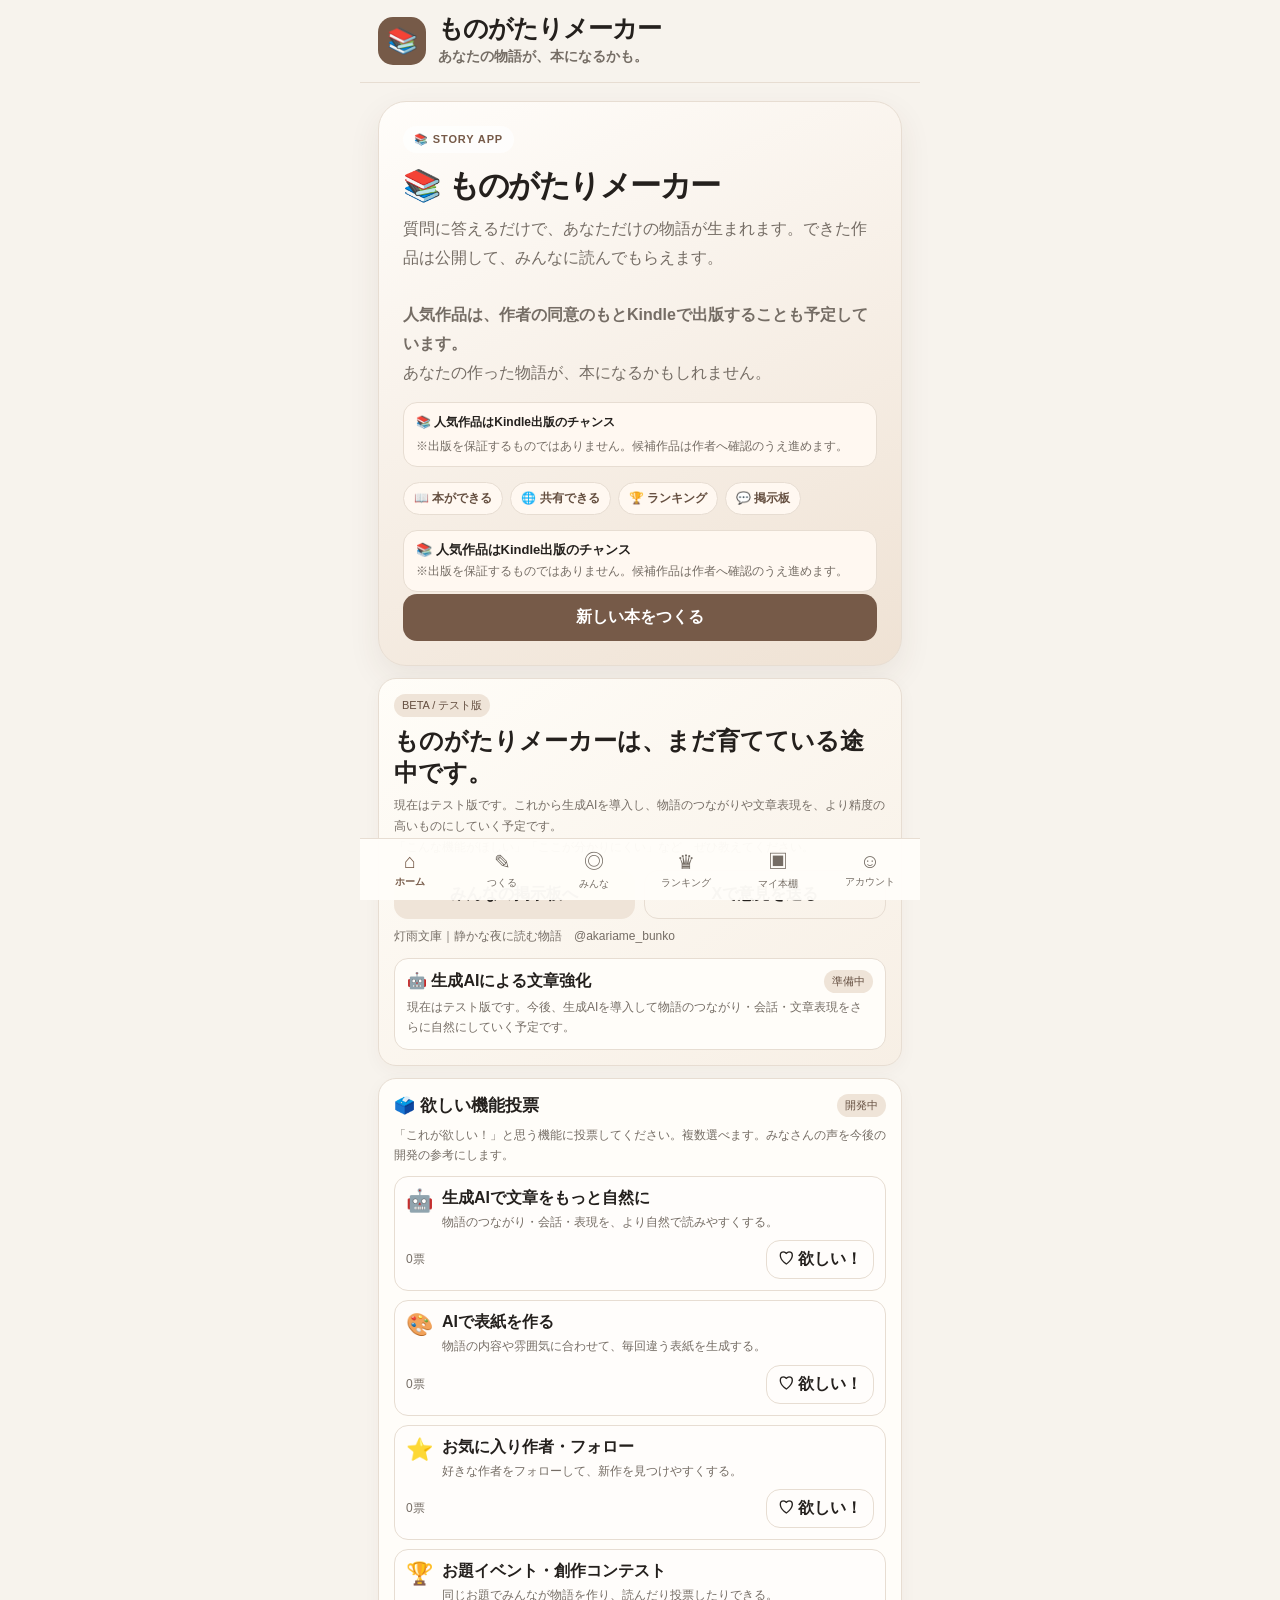
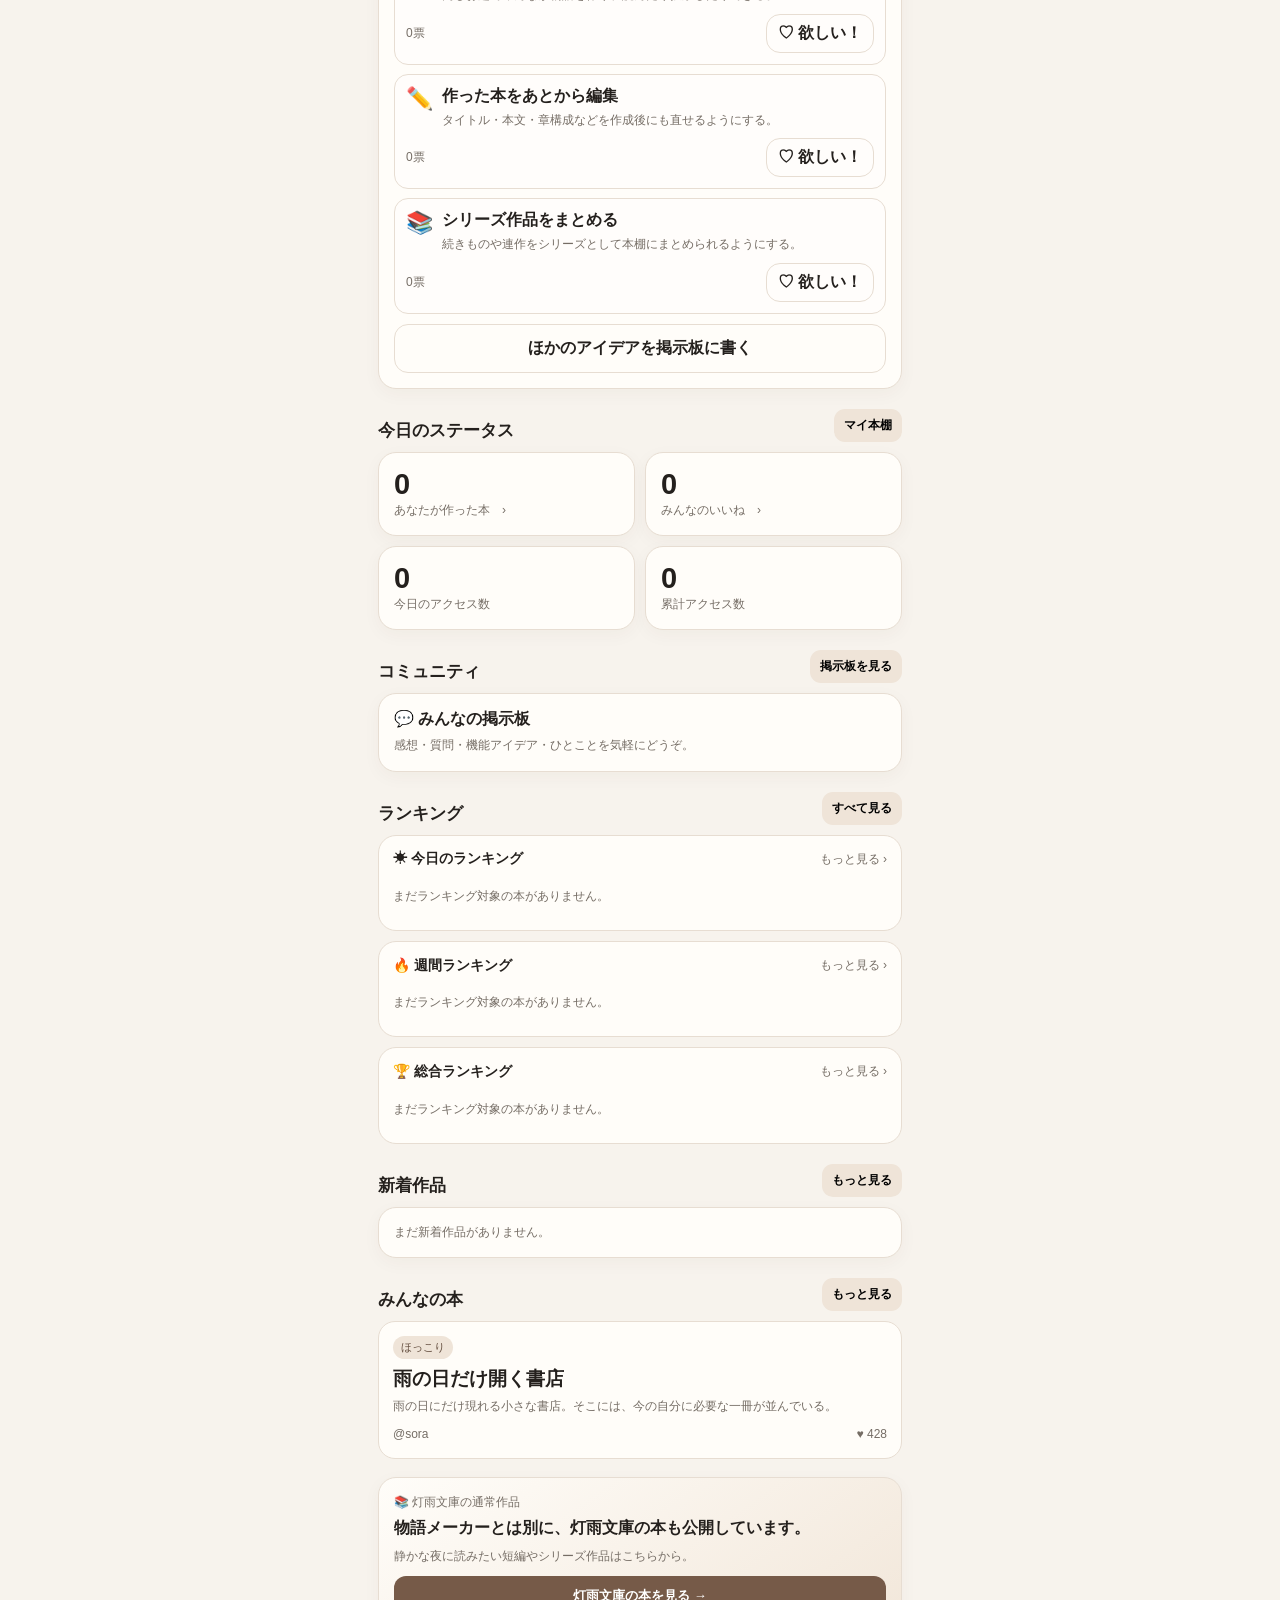
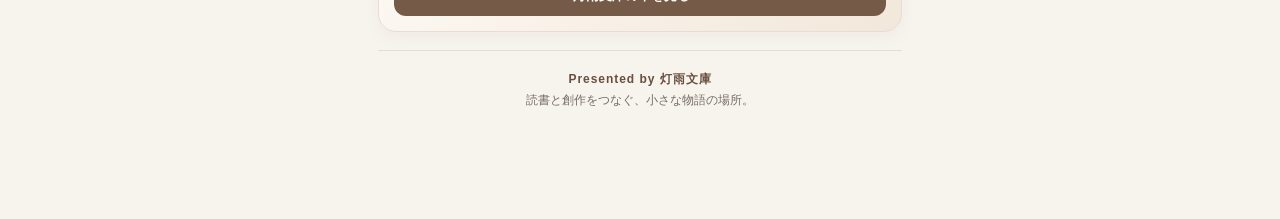
==== commit bec0bbbd: "Bump build after access counter fix" ====
--- a/index.html
+++ b/index.html
@@ -9,7 +9,7 @@
 <meta http-equiv="Expires" content="0">
 <title>ものがたりメーカー</title>
 <script async src="https://pagead2.googlesyndication.com/pagead/js/adsbygoogle.js?client=ca-pub-4589570890070256" crossorigin="anonymous"></script>
-<link rel="stylesheet" href="style.css?v=20260823aa">
+<link rel="stylesheet" href="style.css?v=20260823ab">
 <style>
 .homehero h1{font-size:clamp(23px,7vw,31px)!important;white-space:nowrap!important;word-break:keep-all!important;overflow-wrap:normal!important;letter-spacing:-.05em!important}
 </style>
@@ -28,22 +28,22 @@
 <button data-page="account"><span>☺</span>アカウント</button>
 </nav>
 <div id="toast" class="toast"></div>
-<script src="app-1.js?v=20260823aa"></script>
-<script src="app-2.js?v=20260823aa"></script>
-<script src="app-3.js?v=20260823aa"></script>
-<script src="app-4.js?v=20260823aa"></script>
-<script src="ui-patch-v5.js?v=20260823aa"></script>
-<script src="ui-patch-v6.js?v=20260823aa"></script>
-<script src="ui-patch-v7.js?v=20260823aa"></script>
-<script src="ui-patch-v8.js?v=20260823aa"></script>
-<script src="ui-patch-v9.js?v=20260823aa"></script>
-<script src="ui-patch-v10.js?v=20260823aa"></script>
-<script src="ui-patch-v11.js?v=20260823aa"></script>
-<script src="story-engine-v16-balanced.js?v=20260823aa"></script>
-<script src="visitor-access-v17.js?v=20260823aa"></script>
-<script src="security-moderation-v18.js?v=20260823aa"></script>
-<script src="ads-config.js?v=20260823aa"></script>
-<script src="ad-slots-v19.js?v=20260823aa"></script>
-<script src="build-guard.js?v=20260823aa"></script>
+<script src="app-1.js?v=20260823ab"></script>
+<script src="app-2.js?v=20260823ab"></script>
+<script src="app-3.js?v=20260823ab"></script>
+<script src="app-4.js?v=20260823ab"></script>
+<script src="ui-patch-v5.js?v=20260823ab"></script>
+<script src="ui-patch-v6.js?v=20260823ab"></script>
+<script src="ui-patch-v7.js?v=20260823ab"></script>
+<script src="ui-patch-v8.js?v=20260823ab"></script>
+<script src="ui-patch-v9.js?v=20260823ab"></script>
+<script src="ui-patch-v10.js?v=20260823ab"></script>
+<script src="ui-patch-v11.js?v=20260823ab"></script>
+<script src="story-engine-v16-balanced.js?v=20260823ab"></script>
+<script src="visitor-access-v17.js?v=20260823ab"></script>
+<script src="security-moderation-v18.js?v=20260823ab"></script>
+<script src="ads-config.js?v=20260823ab"></script>
+<script src="ad-slots-v19.js?v=20260823ab"></script>
+<script src="build-guard.js?v=20260823ab"></script>
 </body>
 </html>
